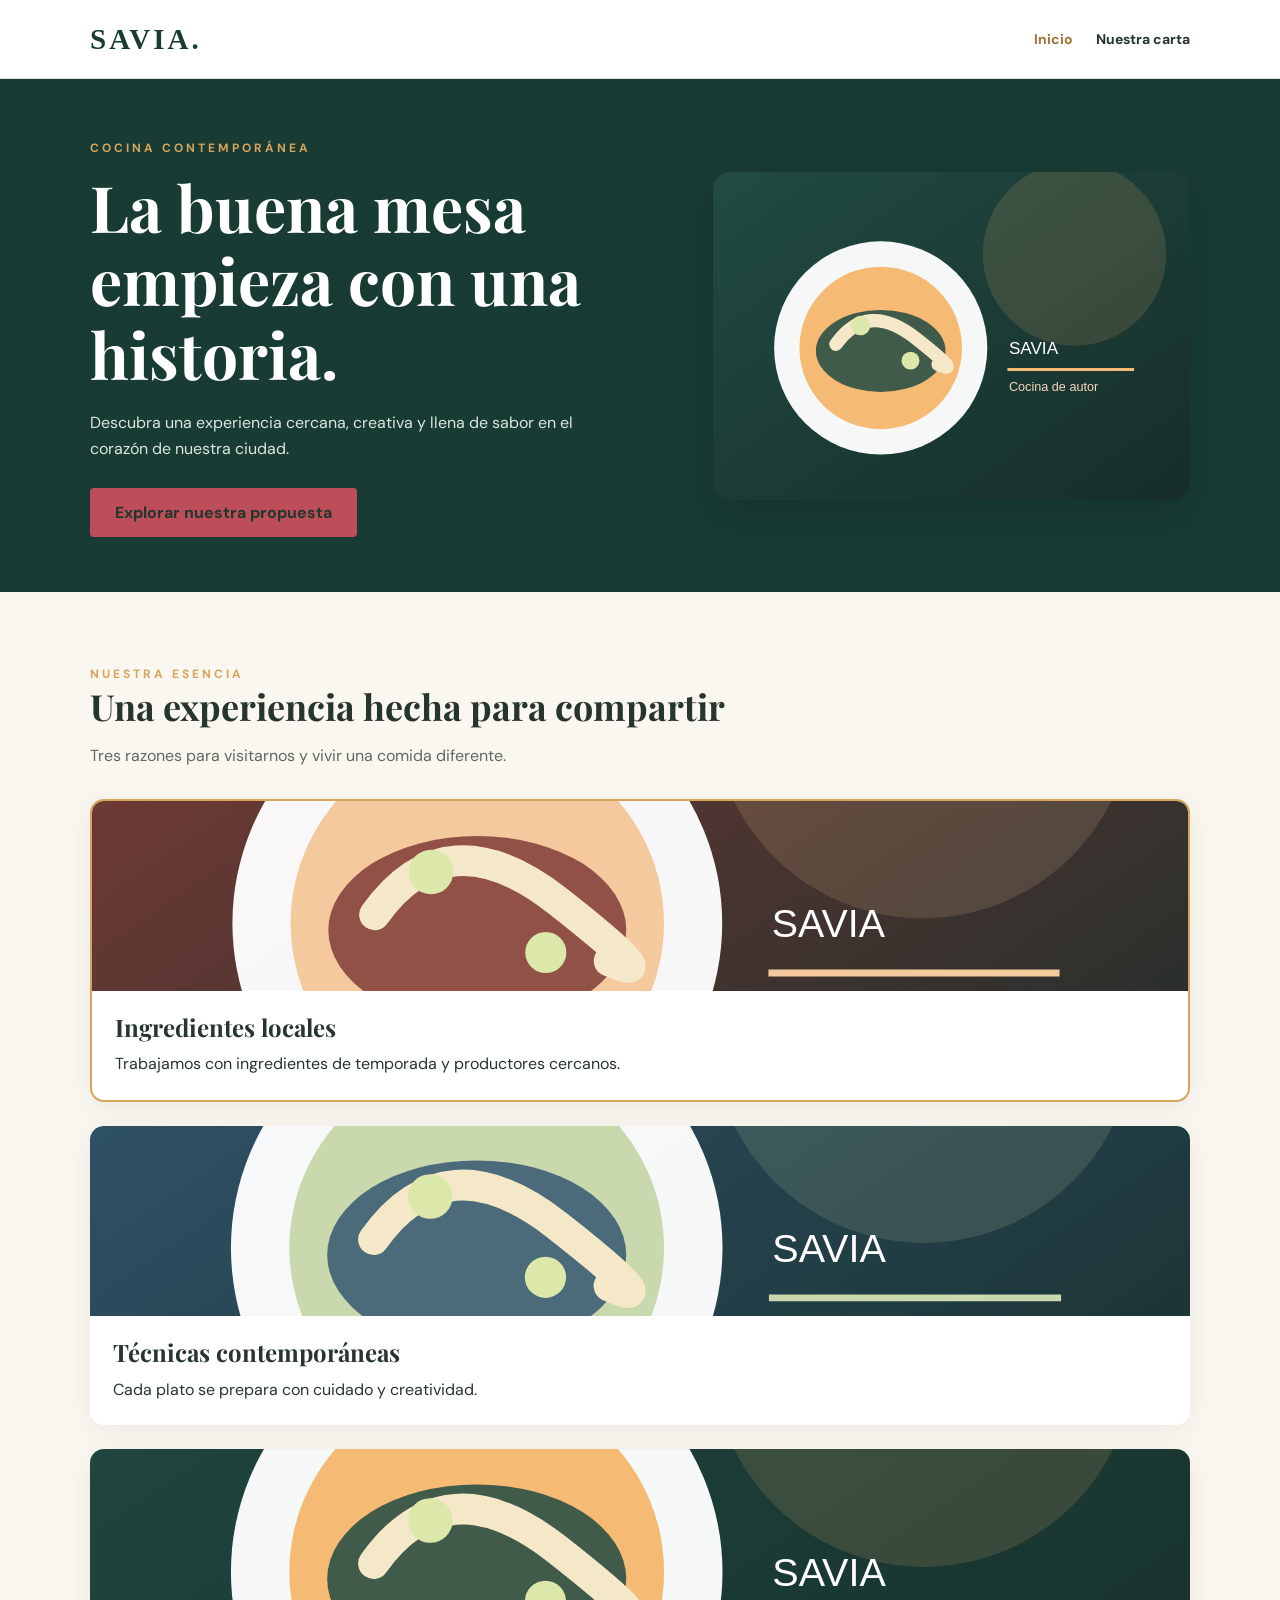
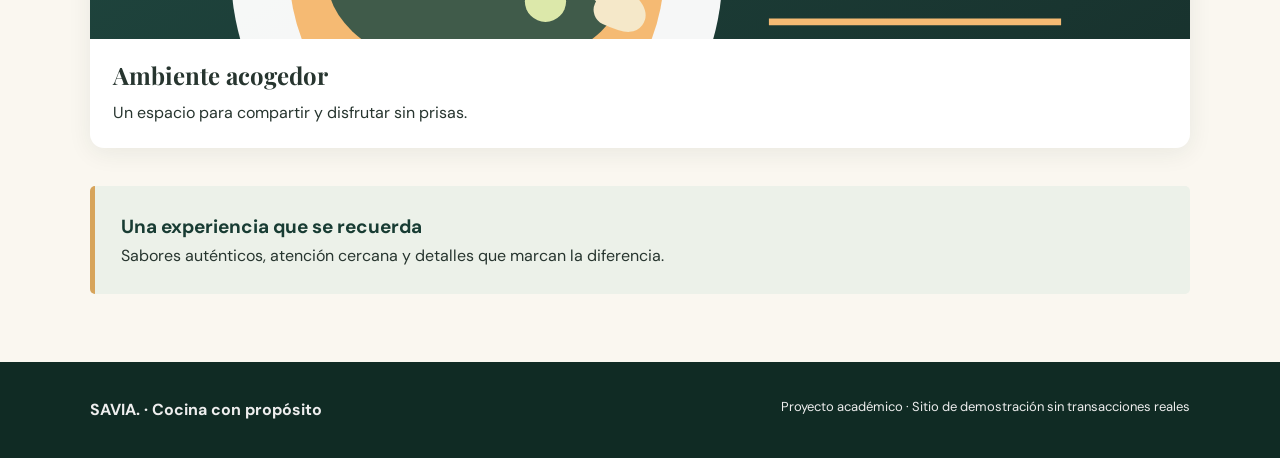
==== index.html @ 051cf6fc "Initial commit" ====
<!doctype html>
<html lang="es">
  <head>
    <meta charset="utf-8" />
    <meta content="width=device-width, initial-scale=1.0" name="viewport" />
    <title>SAVIA | Inicio</title>
    <link href="css/styles.css" rel="stylesheet" />
  </head>
  <body>
    <header class="site-header">
      <div class="container nav-inner">
        <a class="logo" href="index.html"> SAVIA. </a>
        <nav aria-label="Navegaci&oacute;n principal" class="nav-links">
          <a aria-current="page" href="index.html"> Inicio </a>
          <a class="nav-contact" href="pages/eventos.html"> Nuestra carta </a>
        </nav>
      </div>
    </header>

    <main>
      <section class="hero">
        <div class="container hero-grid">
          <div>
            <span class="eyebrow"> Cocina contempor&aacute;nea </span>
            <h1>La buena mesa empieza con una historia.</h1>
            <p>
              Descubra una experiencia cercana, creativa y llena de sabor en el
              coraz&oacute;n de nuestra ciudad.
            </p>
            <a class="btn" href="#" id="hero-action">
              Explorar nuestra propuesta
            </a>
          </div>
          <img
            alt="Ilustraci&oacute;n de gastronom&iacute;a Savia"
            src="images/hero.svg"
          />
        </div>
      </section>
      <section class="section container">
        <div class="section-heading">
          <span class="eyebrow"> Nuestra esencia </span>
          <h2>Una experiencia hecha para compartir</h2>
          <p class="muted">
            Tres razones para visitarnos y vivir una comida diferente.
          </p>
        </div>
        <div class="feature-layout">
          <article class="tile card-highlight">
            <img
              alt="Presentaci&oacute;n gastron&oacute;mica 1"
              src="images/plato-1.svg"
            />
            <div class="tile-copy">
              <h3>Ingredientes locales</h3>
              <p>
                Trabajamos con ingredientes de temporada y productores cercanos.
              </p>
            </div>
          </article>
          <article class="tile">
            <img
              alt="Presentaci&oacute;n gastron&oacute;mica 2"
              src="images/plato-2.svg"
            />
            <div class="tile-copy">
              <h3>T&eacute;cnicas contempor&aacute;neas</h3>
              <p>Cada plato se prepara con cuidado y creatividad.</p>
            </div>
          </article>
          <article class="tile">
            <img
              alt="Presentaci&oacute;n gastron&oacute;mica 3"
              src="images/plato-3.svg"
            />
            <div class="tile-copy">
              <h3>Ambiente acogedor</h3>
              <p>Un espacio para compartir y disfrutar sin prisas.</p>
            </div>
          </article>
        </div>
        <div class="statement">
          <p class="statement-title" id="statement-title">
            Una experiencia que se recuerda
          </p>
          <p>
            Sabores aut&eacute;nticos, atenci&oacute;n cercana y detalles que
            marcan la diferencia.
          </p>
        </div>
      </section>
    </main>
    <footer class="site-footer">
      <div class="container footer-inner">
        <strong> SAVIA. &middot; Cocina con prop&oacute;sito </strong>
        <p>
          Proyecto acad&eacute;mico &middot; Sitio de demostraci&oacute;n sin
          transacciones reales
        </p>
      </div>
    </footer>
  </body>
</html>
---- css/styles.css ----
@import url("https://fonts.googleapis.com/css2?family=DM+Sans:wght@400;500;600;700&family=Playfair+Display:wght@600;700&display=swap");
:root {
  --forest: #183c33;
  --cream: #faf7f0;
  --gold: #d7a45b;
  --ink: #27352f;
  --mute: #5f6963;
}
* {
  box-sizing: border-box;
}
body {
  margin: 0;
  background: var(--cream);
  color: var(--ink);
  font-family: "DM Sans", Arial, sans-serif;
  line-height: 1.6;
}
h1,
h2,
h3 {
  font-family: "Playfair Display", Georgia, serif;
  line-height: 1.15;
}
a {
  color: inherit;
  text-decoration: none;
}
img {
  display: block;
  max-width: 100%;
}
.container {
  width: min(1100px, calc(100% - 40px));
  margin-inline: auto;
}
.site-header {
  background: #fff;
  border-bottom: 1px solid #e8e7df;
}
.nav-inner {
  display: flex;
  align-items: center;
  justify-content: space-between;
  gap: 24px;
  min-height: 78px;
}
.logo {
  font-family: Georgia, serif;
  font-size: 29px;
  font-weight: bold;
  letter-spacing: 3px;
  color: var(--forest);
}
.nav-links {
  display: flex;
  align-items: center;
  gap: 23px;
  flex-wrap: wrap;
}
.nav-links a {
  font-size: 14px;
  font-weight: 700;
}
.nav-links a:hover,
.nav-links a[aria-current="page"] {
  color: #a17034;
}
.hero {
  background: var(--forest);
  color: white;
}
.hero-grid {
  display: grid;
  grid-template-columns: 1.1fr 0.9fr;
  gap: 40px;
  align-items: center;
  min-height: 440px;
  padding-block: 55px;
}
.hero h1 {
  font-size: clamp(36px, 5vw, 65px);
  margin: 10px 0 20px;
}
.hero p {
  max-width: 540px;
  color: #dce6df;
}
.hero img {
  width: 100%;
  border-radius: 18px;
  box-shadow: 0 18px 45px #071f183d;
}
.eyebrow {
  text-transform: uppercase;
  letter-spacing: 3px;
  font-size: 12px;
  font-weight: 700;
  color: var(--gold);
}
.btn {
  display: inline-block;
  background: var(--gold);
  color: #21372d;
  padding: 12px 25px;
  border-radius: 4px;
  font-weight: 700;
  margin-top: 10px;
}
.btn:hover {
  filter: brightness(0.93);
}
.section {
  padding-block: 68px;
}
.section h2 {
  font-size: 36px;
  margin: 0 0 15px;
}
.muted {
  color: var(--mute);
}
.feature-layout {
  display: flex;
  flex-direction: column;
  gap: 24px;
  margin-top: 30px;
}
.tile {
  background: white;
  border-radius: 14px;
  overflow: hidden;
  box-shadow: 0 5px 25px #173b2d13;
  flex: 1;
}
.tile img {
  height: 190px;
  width: 100%;
  object-fit: cover;
}
.tile-copy {
  padding: 23px;
}
.tile h3 {
  font-size: 24px;
  margin: 0 0 10px;
}
.tile p {
  margin: 0;
}
.statement {
  background: #ecf1e9;
  padding: 26px;
  border-left: 5px solid var(--gold);
  border-radius: 5px;
  margin-top: 38px;
}
.statement p {
  margin: 0;
}
.statement-title {
  font-size: 19px;
  font-weight: 700;
  color: var(--forest);
}
.section-heading {
  max-width: 690px;
}
.site-footer {
  background: #102b24;
  color: #eee;
  padding: 35px 0;
}
.footer-inner {
  display: flex;
  justify-content: space-between;
  gap: 20px;
  flex-wrap: wrap;
}
.footer-inner p {
  margin: 0;
  font-size: 13px;
}
.page-hero {
  background: var(--forest);
  color: white;
  padding: 55px 0;
}
.page-hero h1 {
  font-size: 48px;
  margin: 10px 0;
}
.page-hero p {
  max-width: 650px;
  color: #d5e4db;
}
.page-grid {
  display: grid;
  grid-template-columns: repeat(3, minmax(0, 1fr));
  gap: 24px;
  margin-top: 28px;
}
.page-grid .tile img {
  height: 185px;
}
.cta {
  padding: 22px;
  margin-top: 30px;
  background: #edf1ea;
  border-radius: 10px;
  font-weight: 600;
}
@media (max-width: 760px) {
  .nav-inner {
    align-items: flex-start;
    flex-direction: column;
    padding-block: 18px;
  }
  .nav-links {
    gap: 12px;
  }
  .hero-grid {
    grid-template-columns: 1fr;
  }
  .feature-layout {
    display: flex;
    flex-direction: column;
  }
  .page-grid {
    display: grid;
    grid-template-columns: 1fr;
  }
  .hero h1 {
    font-size: 39px;
  }
  .page-hero h1 {
    font-size: 37px;
  }
}
.card-highlight {
  border: 2px solid #d7a45b;
}

#hero-action {
  background: #bd4d58;
}
@media (max-width: 760px) {
  .nav-inner {
    flex-direction: row;
  }
  .nav-links {
    flex-wrap: nowrap;
  }
}
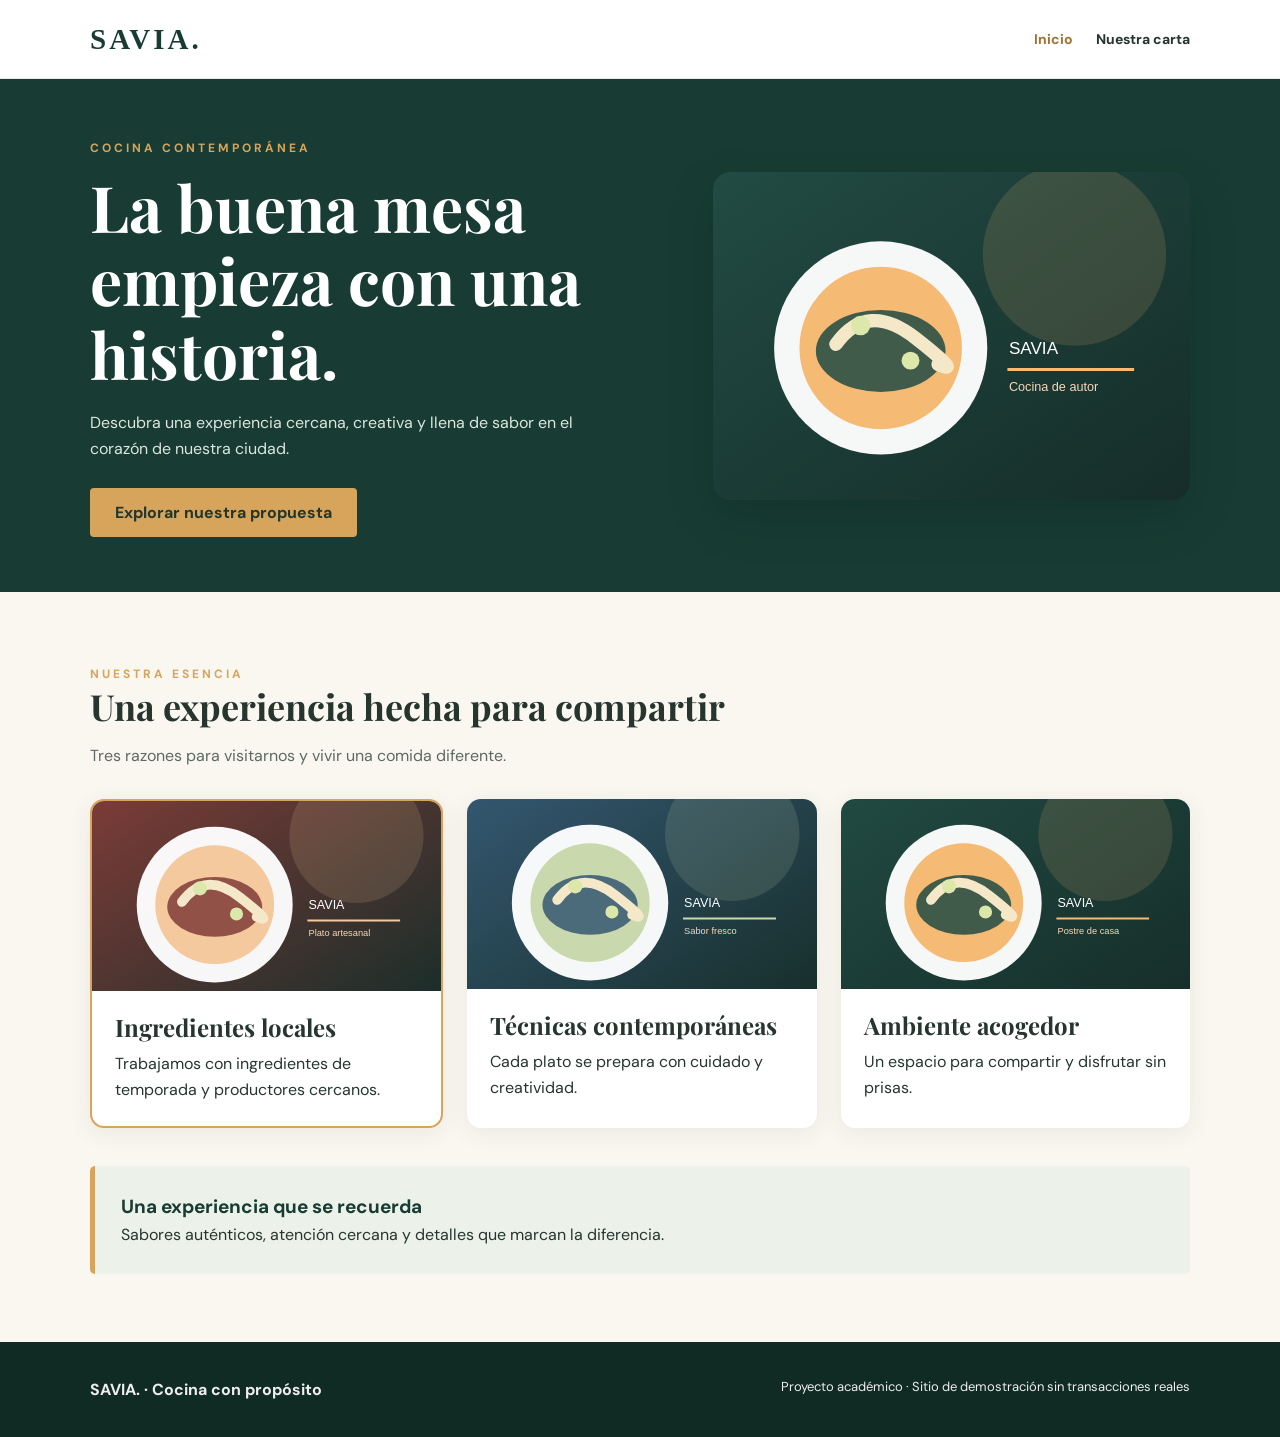
==== commit 26f86fe7: "Arreglos sin capturas" ====
--- a/index.html
+++ b/index.html
@@ -12,7 +12,7 @@
         <a class="logo" href="index.html"> SAVIA. </a>
         <nav aria-label="Navegaci&oacute;n principal" class="nav-links">
           <a aria-current="page" href="index.html"> Inicio </a>
-          <a class="nav-contact" href="pages/eventos.html"> Nuestra carta </a>
+          <a class="nav-contact" href="pages/menu.html"> Nuestra carta </a>
         </nav>
       </div>
     </header>
@@ -27,7 +27,7 @@
               Descubra una experiencia cercana, creativa y llena de sabor en el
               coraz&oacute;n de nuestra ciudad.
             </p>
-            <a class="btn" href="#" id="hero-action">
+            <a class="btn" href="pages/menu.html" id="hero-action">
               Explorar nuestra propuesta
             </a>
           </div>
--- a/css/styles.css
+++ b/css/styles.css
@@ -122,7 +122,7 @@
 }
 .feature-layout {
   display: flex;
-  flex-direction: column;
+  flex-direction: row;
   gap: 24px;
   margin-top: 30px;
 }
@@ -242,7 +242,7 @@
 }
 
 #hero-action {
-  background: #bd4d58;
+  background: #d7a45b;
 }
 @media (max-width: 760px) {
   .nav-inner {
@@ -252,3 +252,9 @@
     flex-wrap: nowrap;
   }
 }
+
+@media (max-width: 375px) {
+  .nav-inner {
+    flex-direction: column;
+  }
+}
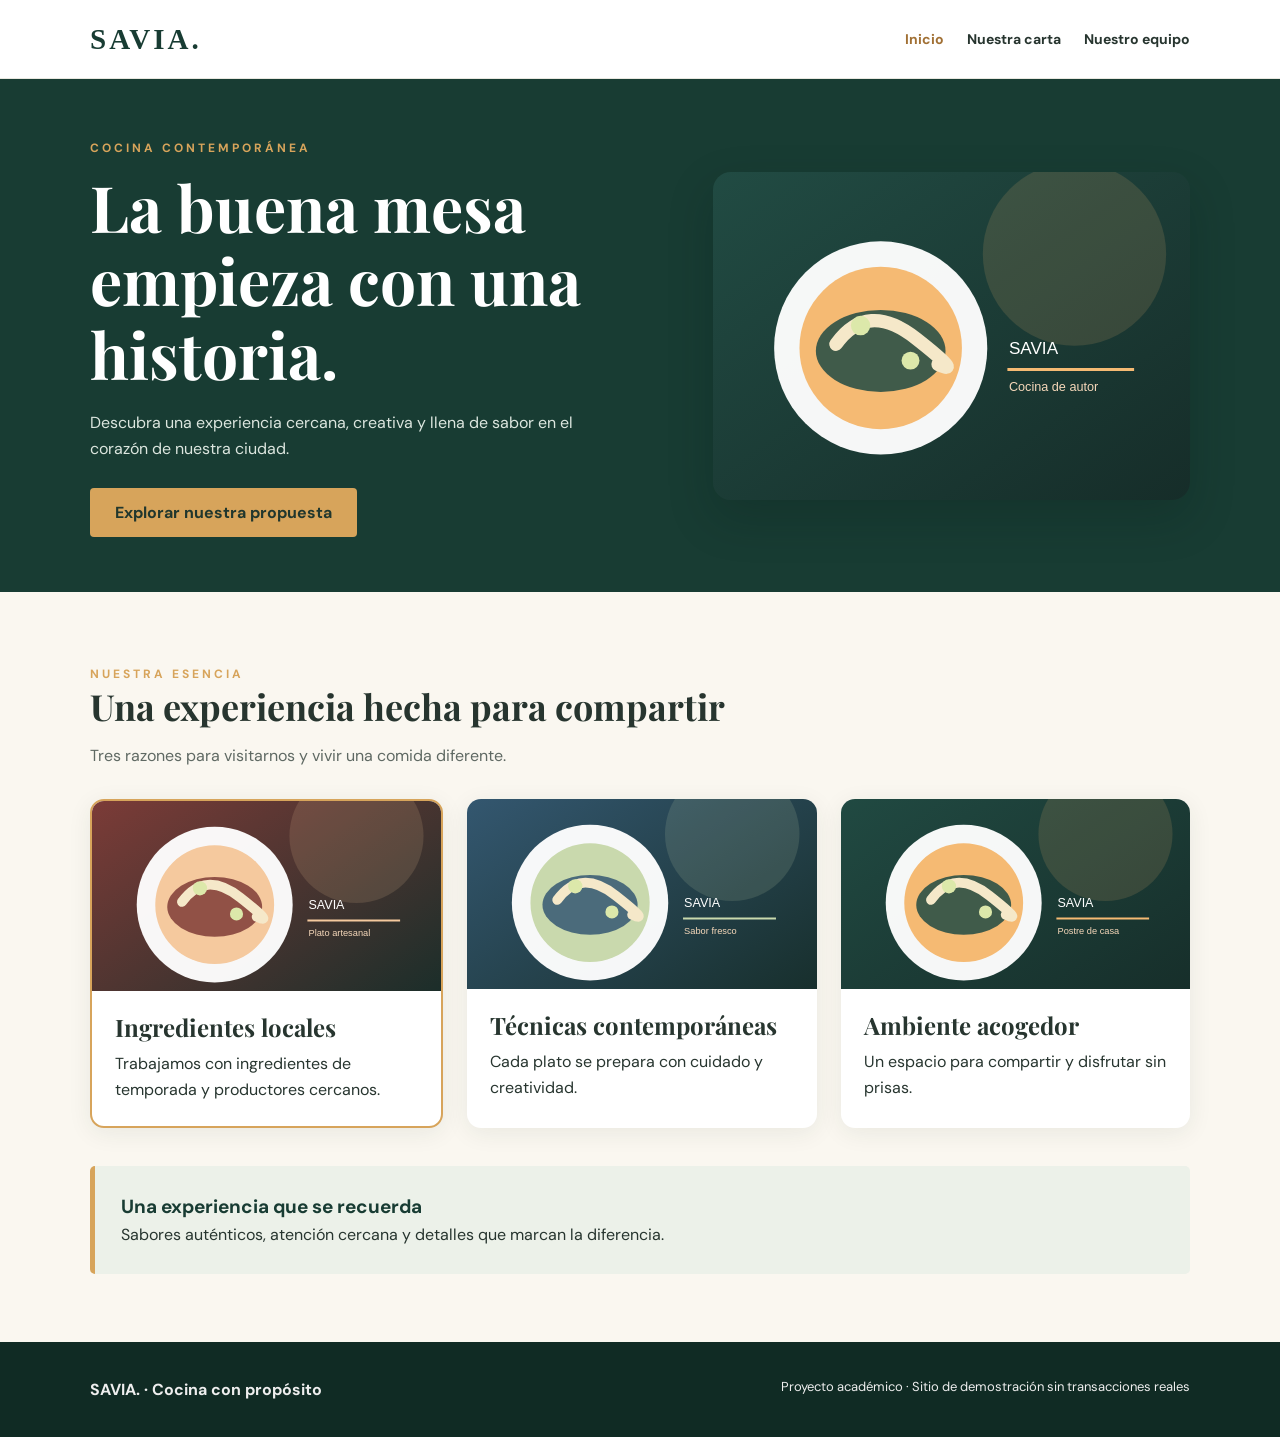
==== commit ec35e261: "Boton en el nav para ir a nuestro equipo desde index.html" ====
--- a/index.html
+++ b/index.html
@@ -13,6 +13,7 @@
         <nav aria-label="Navegaci&oacute;n principal" class="nav-links">
           <a aria-current="page" href="index.html"> Inicio </a>
           <a class="nav-contact" href="pages/menu.html"> Nuestra carta </a>
+          <a href="pages/equipo.html">Nuestro equipo</a>
         </nav>
       </div>
     </header>
--- a/css/styles.css
+++ b/css/styles.css
@@ -133,11 +133,30 @@
   box-shadow: 0 5px 25px #173b2d13;
   flex: 1;
 }
+
 .tile img {
   height: 190px;
   width: 100%;
   object-fit: cover;
 }
+
+.equipo {
+  display: flex;
+  padding: 10%;
+  flex-direction: column;
+  gap: 24px;
+}
+
+.tile-equipo {
+  border: 2px solid #183c33;
+}
+
+.tile-equipo img {
+  object-fit: scale-down;
+  display: flex;
+  justify-content: center;
+}
+
 .tile-copy {
   padding: 23px;
 }
